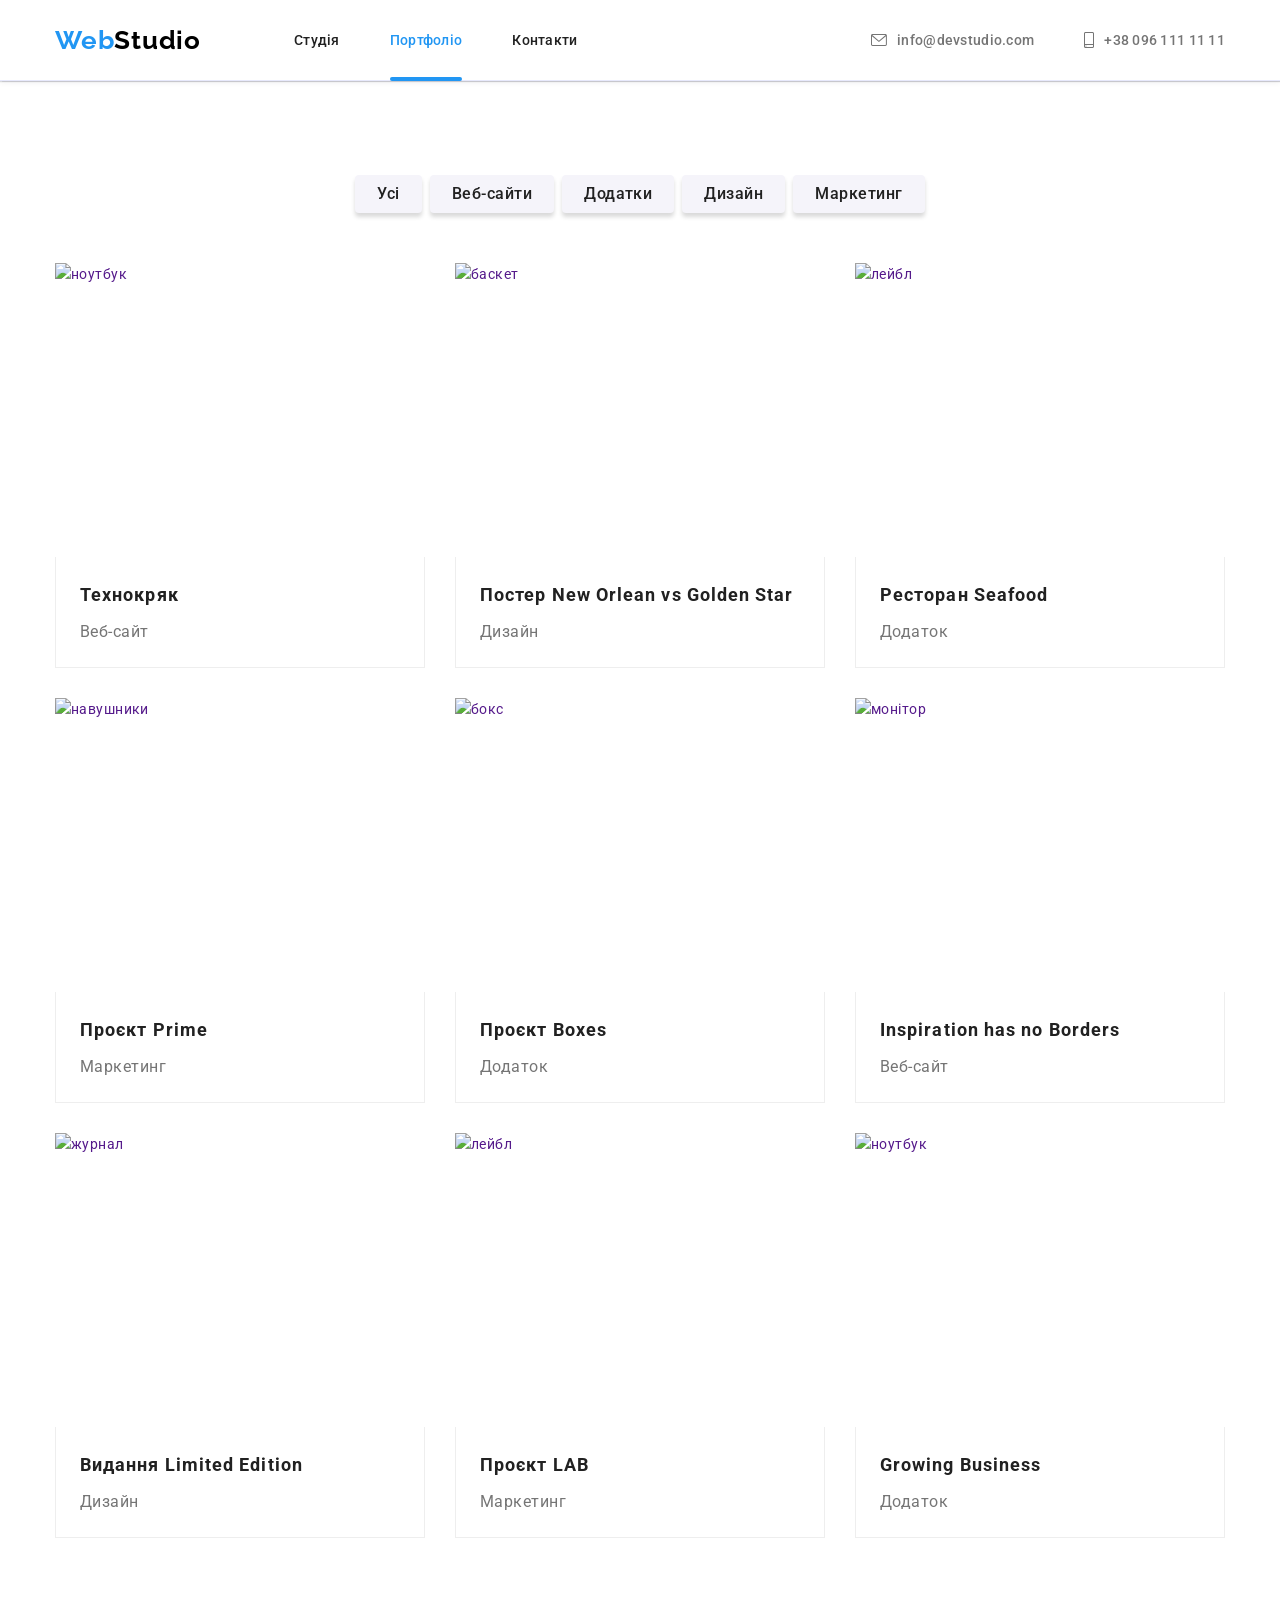
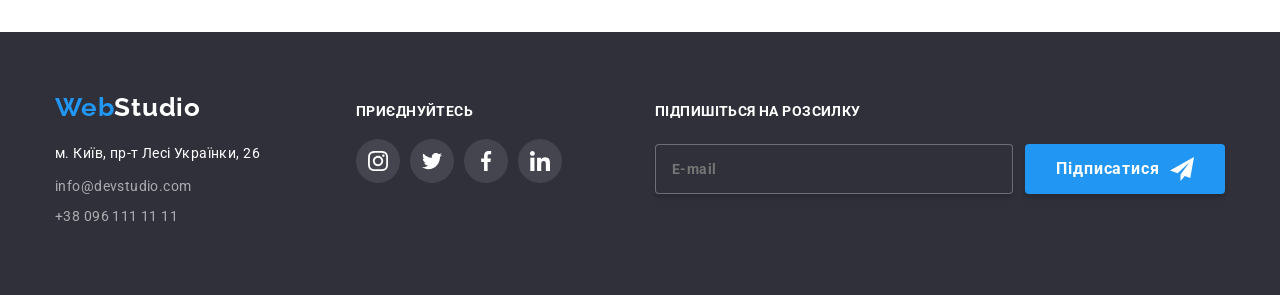
==== portfolio.html @ 9fbd93c7 "11111" ====
<!DOCTYPE html>
<html lang="uk">

<head>
    <meta charset="UTF-8" />
    <meta name="viewport" content="width=device-width, initial-scale=1.0" />

    <link rel="stylesheet" href="https://cdn.jsdelivr.net/npm/modern-normalize@2.0.0/modern-normalize.min.css" />
    <link rel="preconnect" href="https://fonts.googleapis.com" />
    <link rel="preconnect" href="https://fonts.gstatic.com" crossorigin />
    <link href="https://fonts.googleapis.com/css2?family=Raleway:wght@700&family=Roboto:wght@400;500;700&display=swap"
        rel="stylesheet" />
    <link rel="stylesheet" href="./css/styles.css" />
    <title>Web-Studio-(Version-5.0)</title>
</head>

<body>
    <header class="up-block">
        <div class="container header-container">
            <nav class="nav-header">
                <a href="./index.html" class="logo">Web<span class="logo-dark">Studio</span>
                </a>
                <ul class="page-nav">
                    <li><a href="./index.html" class="link">Студія</a></li>
                    <li><a href="" class="link active">Портфоліо</a></li>
                    <li><a href="" class="link">Контакти</a></li>
                </ul>
            </nav>
            <address class="adress-header">
                <ul class="page-adress">
                    <li class="adress-info">
                        <a href="mailto:info@devstudio.com" class="adress">
                            <svg class="contact-icon" width="16" height="12">
                                <use href="./images/icons.svg#icon-email"></use>
                            </svg>
                            info@devstudio.com</a>
                    </li>
                    <li class="adress-info">
                        <a href="tel:+380961111111" class="adress">
                            <svg class="contact-icon" width="10" height="16">
                                <use href="./images/icons.svg#icon-phone"></use>
                            </svg>+38 096 111 11 11</a>
                    </li>
                </ul>
            </address>
        </div>
    </header>
    <main>
        <section class="portfolio">
            <div class="container">
                <h1 class="visually-hidden">Портфоліо</h1>
                <ul class="portfolio-list-btn">
                    <li><button type="button" class="portfolio-btn">Усі</button></li>
                    <li><button type="button" class="portfolio-btn">Веб-сайти</button></li>
                    <li><button type="button" class="portfolio-btn">Додатки</button></li>
                    <li><button type="button" class="portfolio-btn">Дизайн</button></li>
                    <li><button type="button" class="portfolio-btn">Маркетинг</button></li>
                </ul>
                <ul class="card-list">
                    <li class="card-item">
                        <a href="" class="card-lin">
                            <div class="overlay-wrap">
                                <img src="./images/technockriak.jpg" alt="ноутбук" width="370" height="294" />
                                <p class="overlay-text">Ресурс пропонує комплексні пропозиції з різним рівнем
                                    функціоналу та сервісів. Все
                                    це дозволить відвідувачу отримати вичерпні відомості про компанію чи приватну особу.
                                </p>
                            </div>
                            <div class="card-text-wrap">
                                <h2 class="card-title">Технокряк</h2>
                                <p class="card-text">Веб-сайт</p>
                            </div>
                        </a>
                    </li>
                    <li class="card-item">
                        <a href="" class="card-lin">
                            <div class="overlay-wrap">
                                <img src="./images/new-orlean.jpg" alt="баскет" width="370" height="294" />
                                <p class="overlay-text">Ресурс пропонує комплексні пропозиції з різним рівнем
                                    функціоналу та сервісів. Все
                                    це дозволить відвідувачу отримати вичерпні відомості про компанію чи приватну особу.
                                </p>
                            </div>
                            <div class="card-text-wrap">
                                <h2 class="card-title">Постер New Orlean vs Golden Star</h2>
                                <p class="card-text">Дизайн</p>
                            </div>
                        </a>
                    </li>
                    <li class="card-item">
                        <a href="" class="card-lin">
                            <div class="overlay-wrap">
                                <img src="./images/seafood.jpg" alt="лейбл" width="370" height="294" />
                                <p class="overlay-text">Ресурс пропонує комплексні пропозиції з різним рівнем
                                    функціоналу та сервісів. Все
                                    це дозволить відвідувачу отримати вичерпні відомості про компанію чи приватну особу.
                                </p>
                            </div>
                            <div class="card-text-wrap">
                                <h2 class="card-title">Ресторан Seafood</h2>
                                <p class="card-text">Додаток</p>
                            </div>
                        </a>
                    </li>
                    <li class="card-item">
                        <a href="" class="card-lin">
                            <div class="overlay-wrap">
                                <img src="./images/prime.jpg" alt="навушники" width="370" height="294" />
                                <p class="overlay-text">Ресурс пропонує комплексні пропозиції з різним рівнем
                                    функціоналу та сервісів. Все
                                    це дозволить відвідувачу отримати вичерпні відомості про компанію чи приватну особу.
                                </p>
                            </div>
                            <div class="card-text-wrap">
                                <h2 class="card-title">Проєкт Prime</h2>
                                <p class="card-text">Маркетинг</p>
                            </div>
                        </a>
                    </li>
                    <li class="card-item">
                        <a href="" class="card-lin">
                            <div class="overlay-wrap">
                                <img src="./images/boxes.jpg" alt="бокс" width="370" height="294" />
                                <p class="overlay-text">Ресурс пропонує комплексні пропозиції з різним рівнем
                                    функціоналу та сервісів. Все
                                    це дозволить відвідувачу отримати вичерпні відомості про компанію чи приватну особу.
                                </p>
                            </div>
                            <div class="card-text-wrap">
                                <h2 class="card-title">Проєкт Boxes</h2>
                                <p class="card-text">Додаток</p>
                            </div>
                        </a>
                    </li>
                    <li class="card-item">
                        <a href="" class="card-lin">
                            <div class="overlay-wrap">
                                <img src="./images/inspiration.jpg" alt="монітор" width="370" height="294" />
                                <p class="overlay-text">Ресурс пропонує комплексні пропозиції з різним рівнем
                                    функціоналу та сервісів. Все
                                    це дозволить відвідувачу отримати вичерпні відомості про компанію чи приватну особу.
                                </p>
                            </div>
                            <div class="card-text-wrap">
                                <h2 class="card-title">Inspiration has no Borders</h2>
                                <p class="card-text">Веб-сайт</p>
                            </div>
                        </a>
                    </li>
                    <li class="card-item">
                        <a href="" class="card-lin">
                            <div class="overlay-wrap">
                                <img src="./images/limited.jpg" alt="журнал" width="370" height="294" />
                                <p class="overlay-text">Ресурс пропонує комплексні пропозиції з різним рівнем
                                    функціоналу та сервісів. Все
                                    це дозволить відвідувачу отримати вичерпні відомості про компанію чи приватну особу.
                                </p>
                            </div>
                            <div class="card-text-wrap">
                                <h2 class="card-title">Видання Limited Edition</h2>
                                <p class="card-text">Дизайн</p>
                            </div>
                        </a>
                    </li>
                    <li class="card-item">
                        <a href="" class="card-lin">
                            <div class="overlay-wrap">
                                <img src="./images/lab.jpg" alt="лейбл" width="370" height="294" />
                                <p class="overlay-text">Ресурс пропонує комплексні пропозиції з різним рівнем
                                    функціоналу та сервісів. Все
                                    це дозволить відвідувачу отримати вичерпні відомості про компанію чи приватну особу.
                                </p>
                            </div>
                            <div class="card-text-wrap">
                                <h2 class="card-title">Проєкт LAB</h2>
                                <p class="card-text">Маркетинг</p>
                            </div>
                        </a>
                    </li>
                    <li class="card-item">

                        <a href="" class="card-lin">
                            <div class="overlay-wrap">
                                <img src="./images/growing.jpg" alt="ноутбук" width="370" height="294" />
                                <p class="overlay-text">Ресурс пропонує комплексні пропозиції з різним рівнем
                                    функціоналу та сервісів. Все це
                                    дозволить відвідувачу отримати вичерпні відомості про компанію чи приватну особу.
                                </p>
                            </div>
                            <div class="card-text-wrap">
                                <h2 class="card-title">Growing Business</h2>
                                <p class="card-text">Додаток</p>
                            </div>
                        </a>
                    </li>
                </ul>
            </div>
        </section>

    </main>
    <footer class="down-block">
        <div class="container footer-container">
            <div class="container-logo">
                <a href="./index.html" class="logo-down">Web<span class="logo-light">Studio</span>
                </a>
                <address class="adress-footer">
                    <p class="footer-adress-text">м. Київ, пр-т Лесі Українки, 26</p>
                    <ul class="page-adress-footer">
                        <li class="adress-info-footer">
                            <a href="mailto:info@devstudio.com" class="adress-footer-adress">
                                info@devstudio.com</a>
                        </li>
                        <li class="adress-info-footer">
                            <a href="tel:+380961111111" class="adress-footer-adress">
                                +38 096 111 11 11</a>
                        </li>
                    </ul>
                </address>
            </div>
            <div class="container-social">
                <p class="social-footer-content">приєднуйтесь</p>
                <ul class="social-footer">
                    <li class="social-item-footer">
                        <a href="" class="social-link-footer">
                            <svg class="social-icon" width="20" height="20">
                                <use href="./images/icons.svg#icon-instagram"></use>
                            </svg>
                        </a>
                    </li>
                    <li class="social-item-footer">
                        <a href="" class="social-link-footer">
                            <svg class="social-icon" width="20" height="20">
                                <use href="./images/icons.svg#icon-twitter"></use>
                            </svg>
                        </a>
                    </li>
                    <li class="social-item-footer">
                        <a href="" class="social-link-footer">
                            <svg class="social-icon" width="20" height="20">
                                <use href="./images/icons.svg#icon-facebook"></use>
                            </svg>
                        </a>
                    </li>
                    <li class="social-item-footer">
                        <a href="" class="social-link-footer">
                            <svg class="social-icon" width="20" height="20">
                                <use href="./images/icons.svg#icon-linkedin"></use>
                            </svg>
                        </a>
                    </li>
                </ul>
            </div>
            <div class="footer-form">
                <h2 class="footer-form-title">Підпишіться на розсилку</h2>
                <form class="footer-form-form">
                    <input class="input-mail" type="email" name="email" placeholder="E-mail">
                    <button class="footer-form-btn">
                        <span class="footer-btn-title">Підписатися</span>
                        <svg width="24" height="24">
                            <use href="./images/icons.svg#icon-send"></use>
                        </svg>
                    </button>
                </form>
            </div>
        </div>
    </footer>
</body>

</html>
---- css/styles.css ----
*,
*::before,
*::after {
  box-sizing: border-box;
}
body {
  font-family: "Roboto", sans-serif;
  color: #757575;
  font-size: 14px;
  letter-spacing: 0.03em;
  line-height: 1.71;
}
h1,
h2,
h3 {
  margin: 0;
}
address {
  font-style: normal;
}
a {
  text-decoration: none;
  display: inline-block;
}
p {
  margin: 0;
}
ul {
  list-style-type: none;
  margin: 0;
  padding: 0;
}
img {
  display: block;
  max-width: 100%;
  height: auto;
}

.container.header-container {
  display: flex;
  align-items: center;
  justify-content: space-between;
}

.container {
  max-width: 1200px;
  padding-left: 15px;
  padding-right: 15px;
  margin-left: auto;
  margin-right: auto;
}

.up-block {
  color: #e7e9fc;
  color: #ffffff;
  box-shadow: 2px 1px rgba(46, 47, 66, 0.08), 0px 1px 1px rgba(46, 47, 66, 0.16),
    0px 1px 6px rgba(46, 47, 66, 0.08);
  border-bottom: 1px solid #e7e9fc;
}
.nav-header {
  display: flex;
  align-items: center;
  margin-right: auto;
}
.logo {
  color: #2196f3;
  font-family: Raleway, sans-serif;
  font-size: 26px;
  font-weight: 700;
  line-height: normal;
  letter-spacing: 0.78px;
  margin-right: 93px;
}
.logo-dark {
  color: #000000;
}
.logo-down {
  color: #4d5ae5;
  font-family: "Raleway", sans-serif;
  font-size: 18px;
  font-weight: 700;
  line-height: 1.17;
  letter-spacing: 0.54px;
  text-transform: uppercase;
  margin-bottom: 20px;
}
.logo-light {
  color: #f4f4fd;
}
.page-nav {
  display: flex;
  gap: 50px;
}
.link {
  color: #212121;
  font-size: 14px;
  font-weight: 500;
  line-height: normal;
  letter-spacing: 0.28px;
  display: inline-flex;
  padding: 32px 0;
  transition: color 250ms cubic-bezier(0.4, 0, 0.2, 1);
}
.link:hover,
.link:focus {
  color: #2196f3;
}
.link.active {
  color: #2196f3;
  position: relative;
  transition: color 250ms cubic-bezier(0.4, 0, 0.2, 1);
}
.link.active::after {
  content: "";
  position: absolute;
  display: block;
  bottom: -1px;
  width: 100%;
  height: 4px;
  border-radius: 2px;
  background: #2196f3;
}
.adress-header {
  font-style: normal;
}
.page-adress {
  display: flex;
  gap: 50px;
}
.adress-info {
  transition-timing-function: cubic-bezier(0.4, 0, 0.2, 1);
}
.adress {
  color: #757575;
  font-size: 14px;
  font-weight: 500;
  line-height: normal;
  letter-spacing: 0.28px;
  display: flex;
  align-items: center;
  gap: 10px;
  transition: color 250ms cubic-bezier(0.4, 0, 0.2, 1);
}
.footer-address {
  color: rgba(255, 255, 255, 1);
}
.adress:hover,
.adress:focus {
  color: #2196f3;
}
.contact-icon {
  fill: currentColor;
}

.page-solutions {
  background-color: #2e2f42;
  padding: 188px 0;
  background-image: linear-gradient(
      rgba(47, 48, 58, 0.4),
      rgba(47, 48, 58, 0.4)
    ),
    url(../images/people-office.jpg);
  background-repeat: no-repeat;
  background-position: center;
  background-size: cover;
  max-width: 1440px;
  margin: auto;
}

.page-title {
  color: #fff;
  text-align: center;

  font-size: 44px;

  font-weight: 900;
  line-height: 60px; /* 136.364% */
  letter-spacing: 2.64px;
  text-transform: uppercase;
  max-width: 696px;
  margin: 0 auto;
  margin-bottom: 30px;
}
.page-button {
  cursor: pointer;
  color: #fff;
  min-width: 216px;
  height: 50px;
  border-radius: 4px;
  background: #2196f3;
  box-shadow: 0px 4px 4px 0px rgba(0, 0, 0, 0.15);
  font-size: 16px;
  border: none;
  display: block;
  margin: 0 auto;
  font-weight: 700;
  line-height: 30px; /* 187.5% */
  letter-spacing: 0.96px;
  transition: background 250ms cubic-bezier(0.4, 0, 0.2, 1);
}
.page-button:hover,
.page-button:focus {
  background-color: #188ce8;
}
.page-factors {
  padding: 94px 0;
}
.visually-hidden {
  position: absolute;
  width: 1px;
  height: 1px;
  margin: -1px;
  border: 0;
  padding: 0;

  white-space: nowrap;
  clip-path: inset(100%);
  clip: rect(0 0 0 0);
  overflow: hidden;
}
.list {
  display: flex;
  gap: 30px;
}
.information {
  padding: 32px 0;
  border: 1px solid #e7e9fc;
  text-align: center;
}
.factors-items {
  width: 264px;
  flex-direction: column;
  align-items: flex-start;
  gap: 8px;
}
.container-items {
  display: flex;
  align-items: center;
  justify-content: center;
  height: 120px;
  flex-shrink: 0;
  margin-bottom: 30px;
  border-radius: 4px;
  background: #f5f4fa;
}
.benefits-icons {
  width: 264px;
  height: 112px;
  flex-shrink: 0;
  border-radius: 4px;
  border: 1px solid var(--LIGHT-SLATE, #8e8f99);
  background: var(--CLOUD, #f4f4fd);
  padding: 25px 100px;
}
.section-title {
  color: #212121;

  font-size: 14px;
  width: 270px;
  font-weight: 700;
  line-height: normal;
  letter-spacing: 0.42px;
  text-transform: uppercase;
  margin-bottom: 10px;
}
.text {
  color: #757575;
  font-size: 14px;
  font-weight: 400;
  line-height: 24px; /* 171.429% */
  letter-spacing: 0.42px;
  flex-shrink: 0;
  width: 270px;
}
.doing {
  padding-top: 24px;
  padding-bottom: 94px;
}
.doing-title {
  color: #212121;
  text-align: center;

  font-size: 36px;

  margin-bottom: 50px;
  line-height: normal;
  letter-spacing: 1.08px;
}
.doing-list {
  display: flex;
  gap: 30px;
}
.doing-item {
  position: relative;
}
.doing-text {
  color: #fff;
  display: flex;
  justify-content: center;
  align-items: center;
  width: 100%;
  font-weight: 700;
  line-height: normal;
  letter-spacing: 0.42px;
  text-transform: uppercase;
  background: rgba(47, 48, 58, 0.8);
  height: 70px;
  position: absolute;
  bottom: 0;
  left: 0;
}
.page-team {
  background: #f5f4fa;
  padding-top: 94px;
  padding-bottom: 94px;
}
.page-title-inside {
  margin-bottom: 50px;
  color: #212121;
  text-align: center;
  font-size: 36px;
  font-weight: 700;
  line-height: normal;
  letter-spacing: 1.08px;
  text-transform: capitalize;
}
.list-first {
  border-radius: 0px 0px 4px 4px;
  background: var(--WHITE, #fff);
  box-shadow: 0px 2px 1px 0px rgba(46, 47, 66, 0.08),
    0px 1px 1px 0px rgba(46, 47, 66, 0.16),
    0px 1px 6px 0px rgba(46, 47, 66, 0.08);
  transition: 250ms cubic-bezier(0.4, 0, 0.2, 1);
}
.list-foto {
  background: #f4f4fd;
  width: 264px;
  height: 260px;
}
.list-name {
  color: #212121;
  text-align: center;

  font-size: 16px;

  font-weight: 500;
  line-height: normal;
  letter-spacing: 0.48px;
  margin-bottom: 10px;
}
.list-prof {
  color: #757575;
  text-align: center;

  font-size: 16px;

  font-weight: 400;
  line-height: normal;
  letter-spacing: 0.48px;
}
.social {
  display: flex;
  gap: 10px;
  justify-content: center;
  align-items: center;
  margin-top: 16px;
}
.social-item {
  width: 44px;
  height: 44px;
}
.social-link {
  color: #afb1b8;
  width: 100%;
  height: 100%;
  background-color: #ffffff;
  border-radius: 50%;
  display: flex;
  justify-content: center;
  align-items: center;

  transition: background 250ms cubic-bezier(0.4, 0, 0.2, 1);
}

.social-link:hover,
.social-link:focus {
  background-color: #2196f3;
  color: #fff;
}
.social-icon {
  fill: currentColor;
  transition: color 250ms cubic-bezier(0.4, 0, 0.2, 1);
}
.customers {
  padding: 94px 0;
}

.customers-title {
  color: #212121;
  text-align: center;

  font-size: 36px;

  line-height: normal;
  letter-spacing: 1.08px;
  margin-bottom: 50px;
}
.customers-list {
  display: flex;
  gap: 30px;
}
.customers-item {
  width: 170px;
  height: 92px;
}
.customers-link {
  display: flex;
  justify-content: center;
  align-items: center;
  width: 100%;
  height: 100%;
  border-radius: 4px;
  border: 1px solid #afb1b8;
  color: #afb1b8;
  transition: border 250ms cubic-bezier(0.4, 0, 0.2, 1);
}
.customers-link:hover,
.customers-link:focus {
  color: #2196f3;
  border-color: #2196f3;
}

.customers-icon {
  fill: currentColor;
  transition: color 250ms cubic-bezier(0.4, 0, 0.2, 1);
}
.portfolio {
  padding-bottom: 94px;
  padding-top: 94px;
}
.portfolio-list-btn {
  display: flex;
  justify-content: center;
  gap: 8px;
  margin-bottom: 50px;
}
.portfolio-btn {
  color: #212121;
  font-size: 16px;
  cursor: pointer;
  font-weight: 500;
  line-height: 26px; /* 162.5% */
  letter-spacing: 0.48px;
  border-radius: 4px;
  background: #f5f4fa;
  padding: 6px 22px;
  border: none;
  box-shadow: 0px 4px 4px 0px rgba(0, 0, 0, 0.15);
  transition: background 250ms cubic-bezier(0.4, 0, 0.2, 1);
}

.portfolio-btn:hover,
.portfolio-btn:focus {
  background: #2196f3;
  color: #ffffff;
  box-shadow: 0px 2px 2px 0px rgba(0, 0, 0, 0.12),
    0px 1px 2px 0px rgba(0, 0, 0, 0.08), 0px 3px 1px 0px rgba(0, 0, 0, 0.1);
}
.card-list {
  display: flex;
  flex-wrap: wrap;
  gap: 30px;
}
.card-item {
}
.card-lin {
  display: block;
  transition: box-shadow 250ms cubic-bezier(0.4, 0, 0.2, 1);
}
.card-lin:hover,
.card-lin:focus {
  box-shadow: 1px 4px 6px 0px rgba(0, 0, 0, 0.16),
    0px 4px 4px 0px rgba(0, 0, 0, 0.06), 0px 1px 1px 0px rgba(0, 0, 0, 0.12);
}
.overlay-text {
  color: #fff;
  padding: 63px 24px;
  font-size: 18px;
  background-color: rgba(33, 150, 243, 0.9);
  width: 100%;
  height: 100%;
  line-height: 28px; /* 155.556% */
  letter-spacing: 0.54px;
  position: absolute;
  top: 0;
  left: 0;
  transform: translateY(100%);
  transition: transform 250ms cubic-bezier(0.4, 0, 0.2, 1);
}

.overlay-wrap {
  position: relative;
  overflow: hidden;
}
.card-lin:hover .overlay-text,
.card-lin:focus .overlay-text {
  transform: translateY(0);
}

.card-text-wrap {
  padding: 20px 24px;
  border: 1px solid #eee;
  border-top: none;
}
.card-title {
  color: #212121;

  font-size: 18px;

  margin-bottom: 4px;
  line-height: 36px; /* 200% */
  letter-spacing: 1.08px;
}
.card-text {
  color: #757575;

  font-size: 16px;

  line-height: 30px; /* 187.5% */
  letter-spacing: 0.48px;
}

.down-block {
  background: #2f303a;
  padding-top: 60px;
  padding-bottom: 60px;
}

.footer-container {
  display: flex;
  align-items: baseline;
}
.container-logo {
  margin-right: 70px;
}
.logo-down {
  display: block;
  text-decoration: none;
  color: #2196f3;
  font-family: Raleway;
  font-size: 26px;
  font-weight: 700;
  line-height: normal;
  letter-spacing: 0.78px;
  margin-bottom: 20px;
  text-transform: capitalize;
}
.logo-light {
  color: #fff;
  font-family: Raleway, sans-serif;
  font-size: 26px;
  font-weight: 700;
  line-height: normal;
  letter-spacing: 0.78px;
}
.footer-adress-text {
  font-style: normal;
  color: #fff;
  letter-spacing: 0.42px;
  margin-bottom: 9px;
}

.adres-info-footer {
  color: #fff;
}
.adress-footer-adress {
  justify-content: left;
  font-style: normal;
  text-decoration: none;
  width: 231px;
  height: 21px;
  flex-shrink: 0;
  color: rgba(255, 255, 255, 0.6);
  letter-spacing: 0.42px;
  transition: color 250ms cubic-bezier(0.4, 0, 0.2, 1);
  margin-bottom: 9px;
}
.adress-footer-adress:hover,
.adress-footer-adress:focus {
  color: #2196f3;
}
.container-social {
  margin-right: 93px;
}
.social-footer-content {
  color: #fff;

  font-size: 14px;

  font-weight: 700;
  line-height: normal;
  letter-spacing: 0.42px;
  text-transform: uppercase;
  margin-bottom: 20px;
}
.social-item-footer {
  width: 44px;
  height: 44px;
  transition: background-color 250ms cubic-bezier(0.4, 0, 0.2, 1);
}
.social-footer {
  display: flex;
  gap: 10px;
}
.social-link-footer {
  transition: background-color 250ms cubic-bezier(0.4, 0, 0.2, 1);
  color: #ffffff;
  width: 100%;
  height: 100%;
  background-color: rgba(255, 255, 255, 0.1);
  border-radius: 50%;
  display: flex;
  justify-content: center;
  align-items: center;
}
.social-link-footer:hover,
.social-link-footer:focus {
  background-color: #2196f3;
}

.footer-form {
  display: flex;
  flex-wrap: wrap;
}

.footer-form-title {
  font-family: "Roboto", sans-serif;
  font-weight: 700;
  font-size: 14px;
  letter-spacing: 0.03em;
  text-transform: uppercase;
  color: #fff;
  margin-bottom: 20px;
}
.footer-form-form {
  display: flex;
  flex-wrap: wrap;
}
.input-mail {
  border: 1px solid rgba(255, 255, 255, 0.3);
  border-radius: 4px;
  width: 358px;
  height: 50px;
  box-shadow: 0 4px 4px 0 rgba(0, 0, 0, 0.15);
  background: #2f303a;
  margin-right: 12px;
  font-family: "Roboto", sans-serif;
  font-weight: 700;
  font-size: 14px;
  letter-spacing: 0.03em;
  padding-left: 16px;
  color: #fff;
}
.footer-form-btn {
  display: flex;
  align-items: center;
  justify-content: center;
  border: none;
  border-radius: 4px;
  width: 200px;
  height: 50px;
  cursor: pointer;
  box-shadow: 0 4px 4px 0 rgba(0, 0, 0, 0.15);
  background: #2196f3;
  box-shadow: 0px 4px 4px 0px rgba(0, 0, 0, 0.15);
  transition: background 250ms cubic-bezier(0.4, 0, 0.2, 1);
}

.footer-form-btn:hover,
.footer-form-btn:focus {
  background-color: #188ce8;
}
.footer-btn-title {
  font-family: "Roboto", sans-serif;
  font-weight: 700;
  font-size: 16px;
  line-height: 1.87;
  letter-spacing: 0.06em;
  text-align: center;
  color: #fff;
  margin-right: 10px;
}
.backdrop {
  z-index: 2;
  position: fixed;
  top: 0;
  left: 0;
  width: 100%;
  height: 100%;
  background: rgba(0, 0, 0, 0.2);
  transition: visibility 250ms cubic-bezier(0.4, 0, 0.2, 1),
    opacity 250ms cubic-bezier(0.4, 0, 0.2, 1);
}
.backdrop.is-hidden {
  opacity: 0;
  visibility: hidden;
  pointer-events: none;
}

.backdrop.is-hidden .modal {
  transform: translate(-50%, -50%) scale(0.2);
}

.modal {
  position: absolute;
  top: 50%;
  left: 50%;
  border-radius: 4px;
  width: 528px;
  height: 581px;
  box-shadow: 0 2px 1px 0 rgba(0, 0, 0, 0.2), 0 1px 1px 0 rgba(0, 0, 0, 0.14),
    0 1px 3px 0 rgba(0, 0, 0, 0.12);
  background: #fff;
  transform: translate(-50%, -50%) scale(1);
  transition: 250ms cubic-bezier(0.4, 0, 0.2, 1);
}

.modal.is-hidden {
  transition: transform 300ms ease-in-out 200ms, opacity 300ms ease-in-out 200ms;
}
.modal-close-btm {
  position: absolute;
  top: 8px;
  right: 8px;
  padding: 0;
  line-height: 0;
  background-color: transparent;
  border-radius: 50%;
  width: 30px;
  height: 30px;
  border: 1px solid rgba(0, 0, 0, 0.1);
  cursor: pointer;
}
.modal-close-icon {
  fill: currentColor;
  transition: color 250ms cubic-bezier(0.4, 0, 0.2, 1);
}
.modal-close-btm:hover,
.modal-close-btm:focus {
  color: #2196f3;
}

.is-hidden {
  opacity: 0;
  visibility: hidden;
  pointer-events: none;
}
.modal-form {
  margin-right: auto;
  margin-left: auto;
  padding-top: 40px;
  padding-left: 40px;
  padding-right: 40px;
  padding-bottom: 40px;
  border-radius: 4px;
  width: 528px;
  box-shadow: 0 2px 1px 0 rgba(0, 0, 0, 0.2), 0 1px 1px 0 rgba(0, 0, 0, 0.14),
    0 1px 3px 0 rgba(0, 0, 0, 0.12);
  background: #fff;
}
.form-title {
  display: flex;
  justify-content: center;
  align-content: center;
  flex-wrap: wrap;
  width: 448px;
  height: 23px;
  margin-bottom: 12px;
  font-family: "Roboto", sans-serif;
  font-weight: 700;
  font-size: 20px;
  letter-spacing: 0.03em;
  text-align: center;
  color: #212121;
}
.modal-form-input {
  position: relative;
  margin-bottom: 10px;
  width: 448px;
  height: 58px;
}

.hero-label {
  font-family: "Roboto", sans-serif;
  font-weight: 400;
  font-size: 12px;
  letter-spacing: 0.01em;
  color: #757575;
}

.hero-input {
  outline: none;
  width: 100%;
  padding: 11px 0;
  padding-left: 42px;
  border: 1px solid rgba(33, 33, 33, 0.2);
  border-radius: 4px;
  cursor: pointer;
  transition: border 250ms cubic-bezier(0.4, 0, 0.2, 1);
}
.hero-input:focus {
  border-color: #2196f3;
}
.hero-input:hover + .modal-input-svg,
.hero-input:focus + .modal-input-svg {
  fill: #2196f3;
}
.modal-input-svg {
  position: absolute;
  top: 34px;
  left: 12px;
  transition: fill 250ms cubic-bezier(0.4, 0, 0.2, 1);
}

.modal-form-textarea {
  margin-right: auto;
  margin-left: auto;
  width: 448px;
  margin-bottom: 20px;
}

.textarea-label {
  font-family: "Roboto", sans-serif;
  font-weight: 400;
  font-size: 12px;
  letter-spacing: 0.01em;
  color: #757575;
}

.form-textarea {
  outline: none;
  display: block;
  padding: 12px 16px;
  border: 1px solid rgba(33, 33, 33, 0.2);
  border-radius: 4px;
  width: 100%;
  height: 130px;
  resize: none;
  transition: border 250ms cubic-bezier(0.4, 0, 0.2, 1);
}

.form-textarea:focus {
  border-color: #2196f3;
}

.form-checkbox-input {
  position: absolute;
  width: 1px;
  height: 1px;
  margin: -1px;
  border: 0;
  padding: 0;
  clip: rect(0 0 0 0);
  overflow: hidden;
}
.form-checkbox-label {
  display: flex;
  align-items: center;
  justify-content: center;
  width: 100%;
  font-family: "Roboto", sans-serif;
  font-weight: 400;
  font-size: 14px;
  line-height: 1.71429;
  letter-spacing: 0.03em;
  color: #757575;
  margin-bottom: 20px;
}

.form-checkbox-label-text {
  margin-left: 7px;
}
.form-checkbox-accent {
  margin-left: 4px;
  text-decoration: underline;
  text-decoration-skip-ink: none;
  color: #2196f3;
}
.form-checkbox-icon {
  display: flex;
  align-items: center;
  background-image: url(../images/icon-check.svg.svg);
  background-size: contain;
  width: 15px;
  height: 14px;
  border: 2px solid #2f303a;
  border-radius: 4px;
  background-origin: border-box;
  transition: background 250ms cubic-bezier(0.4, 0, 0.2, 1),
    border 250ms cubic-bezier(0.4, 0, 0.2, 1);
}
.form-checkbox-input:checked + .form-checkbox-icon {
  border-color: #2196f3;
  background-color: #2196f3;
}

.form-checkbox-input:focus + .form-checkbox-icon {
  border-color: #2196f3;
}

.form-button {
  display: flex;
  align-items: center;
  justify-content: center;
  margin-right: auto;
  margin-left: auto;
  border: none;
  border-radius: 4px;
  width: 200px;
  height: 50px;
  box-shadow: 0 4px 4px 0 rgba(0, 0, 0, 0.15);
  background: #2196f3;
  font-family: "Roboto", sans-serif;
  font-weight: 700;
  font-size: 16px;
  line-height: 1.875;
  letter-spacing: 0.06em;
  text-align: center;
  cursor: pointer;
  color: #fff;
  transition: background 250ms cubic-bezier(0.4, 0, 0.2, 1);
}

.form-button:hover {
  background-color: #188ce8;
}
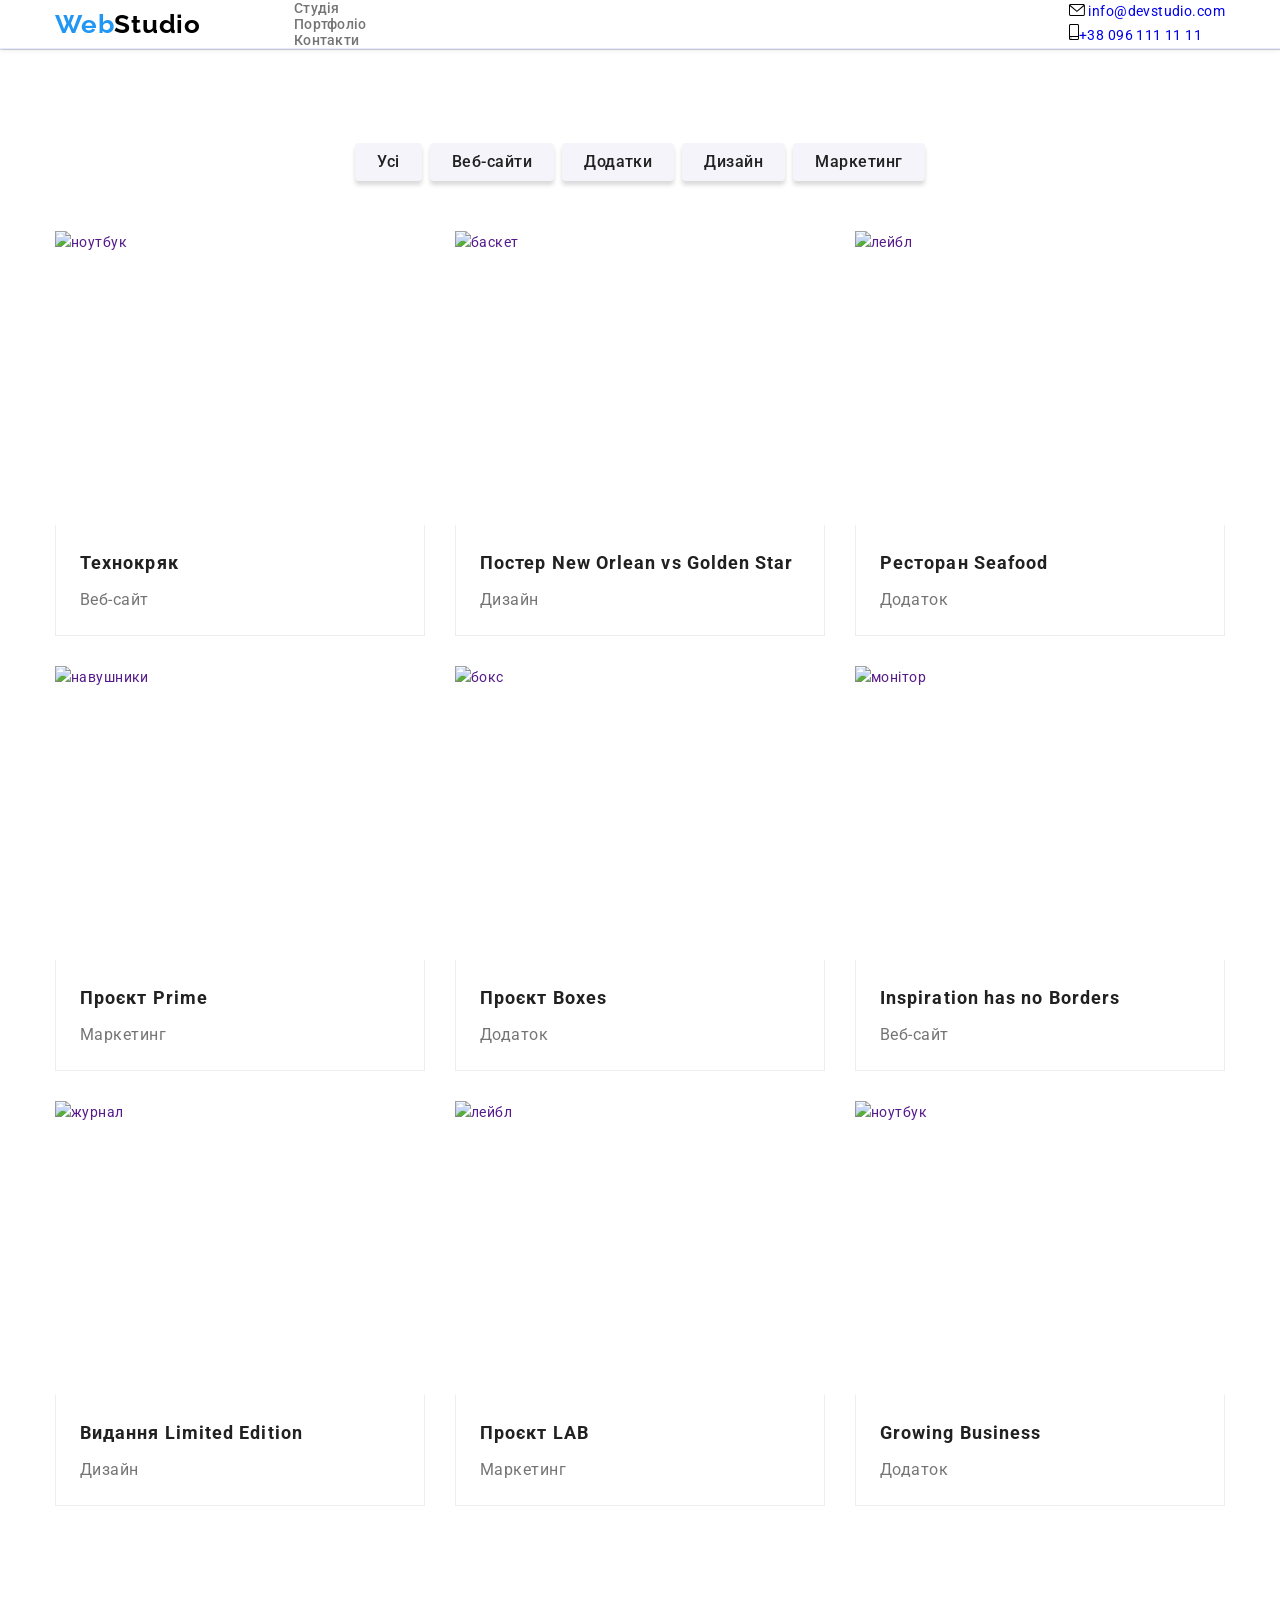
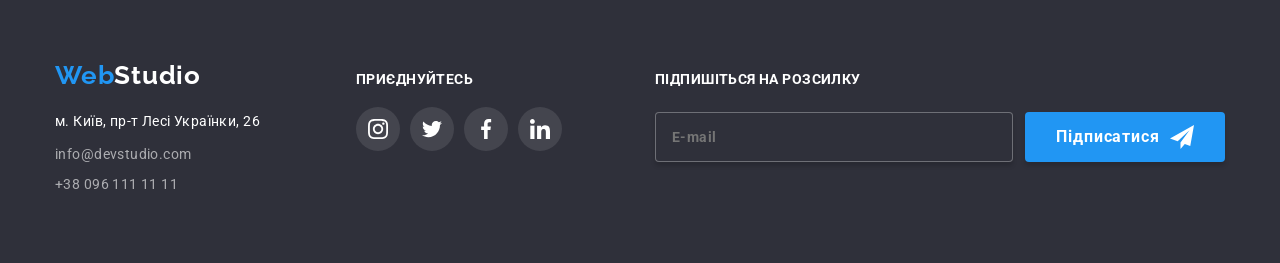
==== commit 3db41b3f: "1111" ====
--- a/portfolio.html
+++ b/portfolio.html
@@ -15,15 +15,22 @@
 </head>
 
 <body>
-    <header class="up-block">
+    <!-- Header -->
+    <header class="header">
         <div class="container header-container">
-            <nav class="nav-header">
-                <a href="./index.html" class="logo">Web<span class="logo-dark">Studio</span>
+            <nav class="navigation">
+                <a href="./index.html" class="header__logo">Web<span class="header__logo-dark">Studio</span>
                 </a>
-                <ul class="page-nav">
-                    <li><a href="./index.html" class="link">Студія</a></li>
-                    <li><a href="" class="link active">Портфоліо</a></li>
-                    <li><a href="" class="link">Контакти</a></li>
+                <ul class="header__list">
+                    <li class="header__item">
+                        <a href="./index.html" class="header__link">Студія</a>
+                    </li>
+                    <li class="header__item">
+                        <a href="" class="header__link active">Портфоліо</a>
+                    </li>
+                    <li class="header__item">
+                        <a href="" class="header__link">Контакти</a>
+                    </li>
                 </ul>
             </nav>
             <address class="adress-header">
@@ -251,7 +258,7 @@
                 </ul>
             </div>
             <div class="footer-form">
-                <h2 class="footer-form-title">Підпишіться на розсилку</h2>
+                <p class="footer-form-title">Підпишіться на розсилку</p>
                 <form class="footer-form-form">
                     <input class="input-mail" type="email" name="email" placeholder="E-mail">
                     <button class="footer-form-btn">
--- a/css/styles.css
+++ b/css/styles.css
@@ -49,20 +49,16 @@
   margin-left: auto;
   margin-right: auto;
 }
-
-.up-block {
+/* Header */
+.header {
   color: #e7e9fc;
   color: #ffffff;
   box-shadow: 2px 1px rgba(46, 47, 66, 0.08), 0px 1px 1px rgba(46, 47, 66, 0.16),
     0px 1px 6px rgba(46, 47, 66, 0.08);
   border-bottom: 1px solid #e7e9fc;
 }
-.nav-header {
-  display: flex;
-  align-items: center;
-  margin-right: auto;
-}
-.logo {
+
+.header__logo {
   color: #2196f3;
   font-family: Raleway, sans-serif;
   font-size: 26px;
@@ -71,7 +67,7 @@
   letter-spacing: 0.78px;
   margin-right: 93px;
 }
-.logo-dark {
+.header__logo-dark {
   color: #000000;
 }
 .logo-down {
@@ -87,11 +83,16 @@
 .logo-light {
   color: #f4f4fd;
 }
-.page-nav {
+.navigation {
+  display: flex;
+  align-items: center;
+  margin-right: auto;
+}
+.navigation__list {
   display: flex;
   gap: 50px;
 }
-.link {
+.navigation__link {
   color: #212121;
   font-size: 14px;
   font-weight: 500;
@@ -101,16 +102,16 @@
   padding: 32px 0;
   transition: color 250ms cubic-bezier(0.4, 0, 0.2, 1);
 }
-.link:hover,
-.link:focus {
+.navigation__link:hover,
+.navigation__link:focus {
   color: #2196f3;
 }
-.link.active {
+.navigation__link.active {
   color: #2196f3;
   position: relative;
   transition: color 250ms cubic-bezier(0.4, 0, 0.2, 1);
 }
-.link.active::after {
+.navigation__link.active::after {
   content: "";
   position: absolute;
   display: block;
@@ -120,17 +121,17 @@
   border-radius: 2px;
   background: #2196f3;
 }
-.adress-header {
+.header__adress {
   font-style: normal;
 }
-.page-adress {
+.header__list-contact {
   display: flex;
   gap: 50px;
 }
-.adress-info {
+.header__item-contact {
   transition-timing-function: cubic-bezier(0.4, 0, 0.2, 1);
 }
-.adress {
+.header__link {
   color: #757575;
   font-size: 14px;
   font-weight: 500;
@@ -144,15 +145,16 @@
 .footer-address {
   color: rgba(255, 255, 255, 1);
 }
-.adress:hover,
-.adress:focus {
+.header__link:hover,
+.header__link:focus {
   color: #2196f3;
 }
-.contact-icon {
+.header__contact-icon {
   fill: currentColor;
 }
 
-.page-solutions {
+/* Hero section  */
+.hero {
   background-color: #2e2f42;
   padding: 188px 0;
   background-image: linear-gradient(
@@ -167,7 +169,7 @@
   margin: auto;
 }
 
-.page-title {
+.hero__title {
   color: #fff;
   text-align: center;
 
@@ -202,6 +204,9 @@
 .page-button:focus {
   background-color: #188ce8;
 }
+
+/* Page Factors */
+
 .page-factors {
   padding: 94px 0;
 }
@@ -218,7 +223,7 @@
   clip: rect(0 0 0 0);
   overflow: hidden;
 }
-.list {
+.page-factors__list {
   display: flex;
   gap: 30px;
 }
@@ -227,13 +232,13 @@
   border: 1px solid #e7e9fc;
   text-align: center;
 }
-.factors-items {
+.page-factors__items {
   width: 264px;
   flex-direction: column;
   align-items: flex-start;
   gap: 8px;
 }
-.container-items {
+.page-factors__container-items {
   display: flex;
   align-items: center;
   justify-content: center;
@@ -243,7 +248,7 @@
   border-radius: 4px;
   background: #f5f4fa;
 }
-.benefits-icons {
+.page-factors__icon {
   width: 264px;
   height: 112px;
   flex-shrink: 0;
@@ -252,7 +257,7 @@
   background: var(--CLOUD, #f4f4fd);
   padding: 25px 100px;
 }
-.section-title {
+.page-factors__title {
   color: #212121;
 
   font-size: 14px;
@@ -263,7 +268,7 @@
   text-transform: uppercase;
   margin-bottom: 10px;
 }
-.text {
+.page-factors__text {
   color: #757575;
   font-size: 14px;
   font-weight: 400;
@@ -272,6 +277,8 @@
   flex-shrink: 0;
   width: 270px;
 }
+
+/* Section doing */
 .doing {
   padding-top: 24px;
   padding-bottom: 94px;
@@ -717,7 +724,7 @@
   left: 50%;
   border-radius: 4px;
   width: 528px;
-  height: 581px;
+
   box-shadow: 0 2px 1px 0 rgba(0, 0, 0, 0.2), 0 1px 1px 0 rgba(0, 0, 0, 0.14),
     0 1px 3px 0 rgba(0, 0, 0, 0.12);
   background: #fff;
